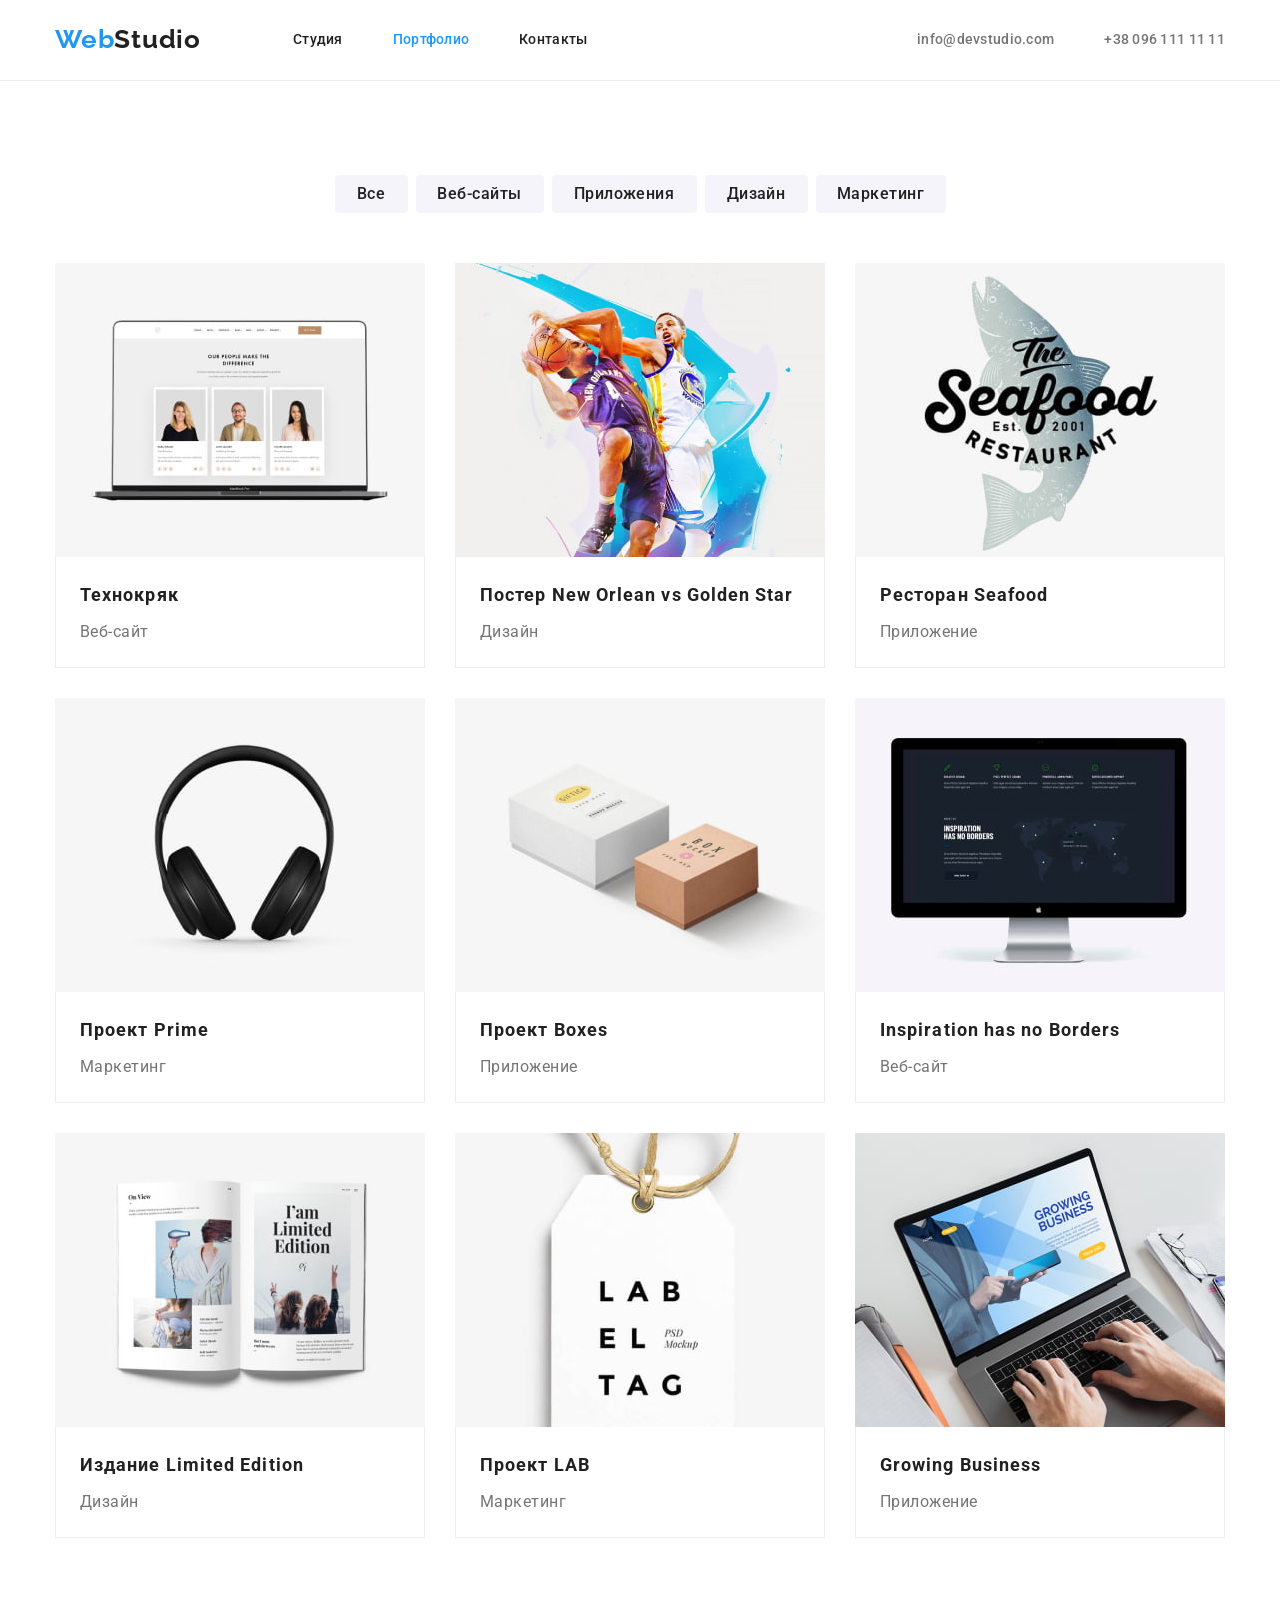
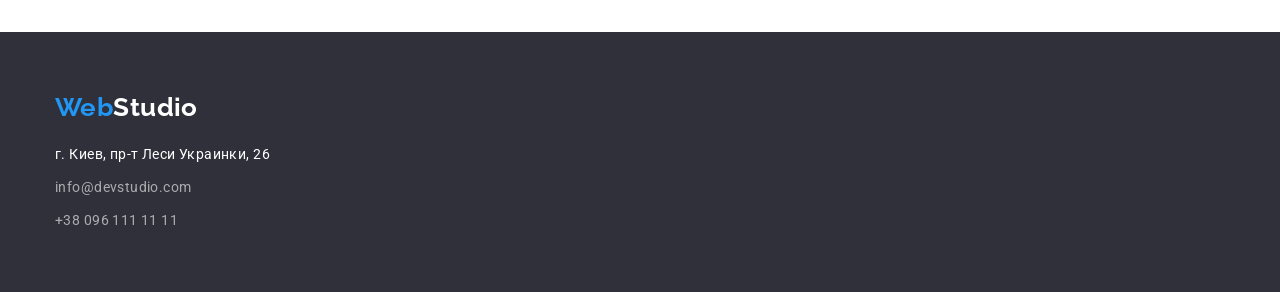
==== portfolio.html @ 76f18b24 "Initial commit" ====
<!DOCTYPE html> 
<html lang="ru">
<head>
    <meta charset="UTF-8">
    <link rel="preconnect" href="https://fonts.googleapis.com">
    <link rel="preconnect" href="https://fonts.gstatic.com" crossorigin>
    <link href="https://fonts.googleapis.com/css2?family=Raleway:wght@700&family=Roboto:wght@400;500;700;900&display=swap" rel="stylesheet">
    <link rel="stylesheet" href="https://cdnjs.cloudflare.com/ajax/libs/modern-normalize/1.1.0/modern-normalize.min.css">
    <link rel="stylesheet" href="./CSS/styles.css">
    <title>WebStudio</title>
</head>
<body>
<!--Шапка страницы-->
<header class="header">
    <div class="container">
    <!--Навигация-->
    <nav class="nav">
        <a class="nav-logo" href="WebStudio" lang="en">Web<span class="style-logo">Studio</span></a>
        <ul class="nav-list">
          <li class="nav-item"><a class="nav-link" href="./index.html">Студия</a></li>
          <li class="nav-item"><a class="nav-link current" href="">Портфолио</a></li>
          <li class="nav-item" ><a class="nav-link" href="">Контакты</a></li>
        </ul>
    <!--Контакты-->
    <ul class="contact-list">
        <li class="item">
            <a class="email" href="mailto:info@devstudio.com">info@devstudio.com</a>
        </li>
        <li class="item">
            <a class="tel" href="tel:+380961111111">+38 096 111 11 11</a>
        </li>
    </ul>
    </nav>
    </div>
</header>
    <!--Cекция-Фильтры и проэкты-->
    <main>
    <section class="section">
        <div class="container">
    <h1 hidden>Filters and projects</h1>
    <ul class="filters-list">
        <li  class="filter-item">
            <button class="filter all" type="button">Все</button>
        </li>
        <li class="filter-item">
            <button class="filter web" type="button">Веб-сайты</button>
        </li>
        <li class="filter-item">
            <button class="filter app" type="button">Приложения</button>
        </li>
        <li class="filter-item">
            <button class="filter design" type="button">Дизайн</button>
        </li>
        <li class="filter-item">
            <button class="filter marketing" type="button">Маркетинг</button>
        </li>
    </ul>
        <ul class="portfolio-list">
            <li class="portfolio-item">
                <a  class="portfolio-link" href="">
                <img class="portflio-img" src="./images/img7.jpg" alt="Laptop with open web page">
                <div class="portfolio-block-titels">
                <h2 class="portfolio-titel">Технокряк</h2>
                <p class="portfolio-subtitel">Веб-сайт</p>
                </div>
                </a>
            </li>
            <li class="portfolio-item">
                <a class="portfolio-link" href="">
                <img class="portflio-img" src="./images/img8.jpg" alt="Basketball players">
                <div class="portfolio-block-titels">
                <h2 class="portfolio-titel">Постер New Orlean vs Golden Star</h2>
                <p class="portfolio-subtitel">Дизайн</p>
            </div>
                </a>
            </li>
            <li class="portfolio-item">
                <a class="portfolio-link" href="">
                <img class="portflio-img" src="./images/img9.jpg" alt="Restaurante poster">
                <div class="portfolio-block-titels">
                <h2 class="portfolio-titel">Ресторан Seafood</h2>
                <p class="portfolio-subtitel">Приложение</p>
            </div>
                </a>
            </li>
            <li class="portfolio-item">
                <a class="portfolio-link" href="">
                <img class="portflio-img" src="./images/img10.jpg" alt="Earphones">
                <div class="portfolio-block-titels">
                <h2 class="portfolio-titel">Проект Prime</h2>
                <p class="portfolio-subtitel">Маркетинг</p>
            </div>
                </a>
            </li>
            <li class="portfolio-item">
                <a class="portfolio-link" href="">
                <img class="portflio-img" src="./images/img11.jpg" alt="Boxes">
                <div class="portfolio-block-titels">
                <h2 class="portfolio-titel">Проект Boxes</h2>
                <p class="portfolio-subtitel">Приложение</p>
            </div>
                </a>
            </li>
            <li class="portfolio-item">
                <a class="portfolio-link" href="">
                <img class="portflio-img" src="./images/img12.jpg" alt="PC monitor">
                <div class="portfolio-block-titels">
                <h2 class="portfolio-titel">Inspiration has no Borders</h2>
                <p class="portfolio-subtitel">Веб-сайт</p>
            </div>
                </a>
            </li>
            <li class="portfolio-item">
                <a class="portfolio-link" href="">
                <img class="portflio-img" src="./images/img13.jpg" alt="Magazine pages">
                <div class="portfolio-block-titels">
                <h2 class="portfolio-titel">Издание Limited Edition</h2>
                <p class="portfolio-subtitel">Дизайн</p>
            </div>
                </a>
            </li>
            <li class="portfolio-item">
                <a class="portfolio-link" href="">
                <img class="portflio-img" src="./images/img14.jpg" alt="Label tag">
                <div class="portfolio-block-titels">
                <h2 class="portfolio-titel">Проект LAB</h2>
                <p class="portfolio-subtitel">Маркетинг</p>
            </div>
                </a>
            </li>
            <li class="portfolio-item">
                <a class="portfolio-link" href="">
                <img class="portflio-img" src="./images/img15.jpg" alt="Work on laptop">
                <div class="portfolio-block-titels">
                <h2 class="portfolio-titel">Growing Business</h2>
                <p class="portfolio-subtitel">Приложение</p>
            </div>
                </a>
            </li>
        </ul>
    </div>
    </section>
</main>
    <!--Footer-->
<footer class="footer">
    <div class="container">
    <a class="footer-logo" href="WebStudio" lang="en">Web<span class="style">Studio</span></a>
    <address class="footer-address">
    <ul class="address-list">
        <li class="address-item">
            <a class="address" href="https://www.google.com.ua/maps/place/Lesi+Ukrainky+Blvd,+26,+Kyiv,+02000/@50.4265807,30.5361971,17z/data=!3m1!4b1!4m5!3m4!1s0x40d4cf0e033ecbe9:0x57a4dffefec77da0!8m2!3d50.4265807!4d30.5383859?hl=en" target="_blank" rel="noreferrer noopener">г. Киев, пр-т Леси Украинки, 26</a>
        </li>
        <li class="address-item">
            <a class="footer-email" href="mailto:info@devstudio.com">info@devstudio.com</a>
        </li>
        <li class="address-item">
            <a class="footer-tel" href="tel:+380961111111">+38 096 111 11 11</a>
        </li>
    </ul>
    </address>
</div>
</footer>
</div>
</body>
</html>
---- CSS/styles.css ----
:root{
    --main-font: 'Roboto', sans-serif;
    --blue-color: #2196F3;
    --titels-color: #212121;
    --text-color: #757575;
    --white-color: #ffffff;
    --address-color: rgba(255, 255, 255, 0.6);
    --background-team: #F5F4FA;
    --shadow-color: rgba(0, 0, 0, 0.15);
    --background-hero-section: #2F303A;
    --border-color: #EEEEEE;
    --filter-background-color: #F5F4FA;
}
/*убираю стили по умолчание*/
h1,
h2,
h3,
h4,
h5,
h6,
p {  
    margin: 0px;
    padding: 0px;
}

ul{
    padding: 0px;
    padding-inline-start: 0px;
    margin: 0px;
    list-style-type: none;
}
a{
    text-decoration: none;
}
img{
    display: block;
    max-width: 100%;
    height: auto;
}

/*стиль для body*/
.container{
  width: 1200px;
  padding-left: 15px;
  padding-right: 15px;
  margin-left: auto;
  margin-right: auto;
}

body{
    font-family: var(--main-font);
    color: var(--text-color);
    font-size: 14px;
    line-height: 1.71;
    letter-spacing: 0.03em;
    }

/*стиль логотипа*/
header{
    border-bottom: 1px solid var(--border-color);
}
.nav-logo{
    width: 145px;
    height: 31px;
    margin: 24px 0px 25px 0px;
    text-decoration: none;
    font-family: Raleway;
    font-weight: 700;
    font-size: 26px;
    line-height: 1.19;
    letter-spacing: 0.03em;
    color: var(--blue-color)
}
.style-logo{
    color: var(--titels-color);
}

/*стиль навигации*/
.nav{
    display: flex;
    align-items: center;

    font-weight: 500;
    font-size: 14px;
    line-height: 1.14;
    letter-spacing: 0.02em;
      }
.nav-list{
     display: flex;
     margin-left: 93px;
    }
.nav-list .nav-item + .nav-item{
    margin-left: 50px;
}
.nav-link{
    display: block;
    padding-top: 32px;
    padding-bottom: 32px;

    color: var(--titels-color);
}
.contact-list{
    display: flex;
    margin-left: auto;
}
.contact-list .item + .item{
    margin-left: 50px;
}

.nav-list :hover,
.nav-list :focus{
    color: var(--blue-color);
    background-color: var(--white-color)
}

.current{
    color: var(--blue-color);
}

.email,
.tel{
    font-weight: 500;
    font-size: 14px;
    line-height: 1.14;
    letter-spacing: 0.02em;
    color:var(--text-color)
    }

.contact-list :hover,
.contact-list :focus{
    color: var(--blue-color);
    background-color: var(--white-color);
}

/* стили секция герой*/
.hero-section{
    padding-top: 200px;
    padding-bottom: 200px;
    background-color: var(--background-hero-section);
}

.hero-titel{
    width: 696px;
    height: 120px;
    margin-left: auto;
    margin-right: auto;
    margin-bottom: 30px;

    font-family: 'Roboto', sans-serif;
    font-weight: 900;
    font-size: 44px;
    line-height: 1.36;
    text-align: center;
    letter-spacing: 0.06em;
    text-transform: uppercase;
    color: var(--white-color);
    }

.hero-button{
    display: block;
    min-width: 200px;
    height: 50px;
    padding: 4px;
    margin-left: auto;
    margin-right: auto;

    font-weight: bold;
    font-size: 16px;
    line-height: 1.87;
    align-items: center;
    text-align: center;
    letter-spacing: 0.06em;
    color: var(--white-color);
    background-color: var(--blue-color);
    border: 0px;
    border-radius: 4px;
    cursor: pointer
}
/*стили наши преимущества*/
.advantage{
    padding-bottom: 94px;
    padding-top: 94px;
}

.advantage-list{
    display: flex;
    flex-wrap: wrap;}
.advantage-list .advantage-item{
    width: 270px;
    margin-right: 30px;
}
.advantage-item:last-child{
    margin-right: 0px;
}
.advantage-titel{
    margin-bottom: 10px;

    font-weight: 700;
    font-size: 14px;
    line-height: 1.14;
    text-transform: uppercase;
    color: var(--titels-color);
}

/*стили чем мы занимаемся*/
.do{
    padding-bottom: 94px;
    padding-top: 0px;
}
.do-list{
    display: flex;
}
.do-list-item{
    margin-right: 30px;
}
.do-list-item:last-child{
    margin-right: 0px;
}
/*стили заголовкам h2*/
.titel{
    margin-bottom: 50px;

    font-weight: 700;
    font-size: 36px;
    line-height: 1.17;
    text-align: center;
    color: var(--titels-color);
}

/*стили заголовка h3*/
.portfolio-titel{
    font-weight: 700;
    font-size: 18px;
    line-height: 2;
    letter-spacing: 0.06em;
    color: var(--titels-color);
}

/*стили подзаголовков*/
.portfolio-subtitel{
    font-weight: 400;
    font-size: 16px;
    line-height: 1.87;
    letter-spacing: 0.03em;
    color: var(--text-color);
}

/*стили- наша команда*/
.team{
    padding-top: 94px;
    padding-bottom: 94px;
    background-color: var(--background-team);
}
.team-list{
    display: flex;
}
.team-person{
    margin-right: 30px;
    background-color: var(--white-color);
    box-shadow: 0px 1px 3px rgba(0, 0, 0, 0.12), 0px 1px 1px rgba(0, 0, 0, 0.14), 0px 2px 1px rgba(0, 0, 0, 0.2);
    border-radius: 0px 0px 4px 4px;
}

.team-person:last-child{
    margin-right: 0px;
}

.team-name,
.team-possition{
    font-size: 16px;
    line-height: 1.19;
    text-align: center;
}
.team-name{
    margin-top: 30px;
    margin-bottom: 10px;

    font-weight: 500;
    color: var(--titels-color);
}

.team-possition{
    margin-bottom: 30px;

    font-size: 16px;
    line-height: 1.19;
}

/*кнопки фильтров*/
.portfolio{
    padding-bottom: 94px;
}

.section{
    margin-top: 94px;
    margin-bottom: 94px;
}

.filters-list{
    display: flex;
    justify-content: center;
    margin-bottom: 50px;
    margin-right: auto;
    margin-left: auto;
}

.all{
    margin-right: 8px;

    min-width: 73px;
    height: 38px;
    border: 0px;
    padding: 4px;
    border-radius: 4px;
    background-color: var(--filter-background-color);
    }
.web{
    margin-right: 8px;

    min-width: 128px;
    height: 38px;
    padding: 4px;
    border-radius: 4px;
    border: 0px;
    background-color: var(--filter-background-color);
    }
.app{
    margin-right: 8px;

    min-width: 145px;
    height: 38px;
    padding: 4px;
    border-radius: 4px;
    border: 0px;
    background-color: var(--filter-background-color);
}
.design{
    margin-right: 8px;
 
    min-width: 103px;
    height: 38px;
    padding: 4px;
    border-radius: 4px;
    border: 0px;
    background-color: var(--filter-background-color);
}
.marketing{
    min-width: 130px;
    height: 38px;
    padding: 4px;
    border-radius: 4px;
    border: 0px;
    background-color: var(--filter-background-color);
}
.filter{
    font-family: Roboto;
    font-style: normal;
    font-weight: 500;
    font-size: 16px;
    line-height: 1.62;
    text-align: center;
    letter-spacing: 0.03em;
    color: var(--titels-color);
    cursor: pointer;
}

.filter:hover,:focus{
    color: var(--white-color);
    background-color: var(--blue-color);
}
/*стили портфолио*/
.portfolio-block-titels{
    padding: 20px 24px 20px 24px;
    border-left: 1px solid var(--border-color);
    border-right: 1px solid var(--border-color);
    border-bottom: 1px solid var(--border-color);
}
.portfolio-list{
    display: flex;
    flex-wrap: wrap;
}
.portfolio-titel{
    margin-bottom: 4px;
}

.portfolio-item{
    margin-right: 30px;
    margin-bottom: 30px;
}

.portfolio-item:nth-child(3n){
    margin-right: 0px;
}
.portfolio-item:nth-last-child(-n+3){
    margin-bottom: 0px;
}

/*стиль футер*/
.footer{
    padding-bottom: 60px;
    padding-top: 60px;

    background-color: var(--background-hero-section);
}

.footer-logo{
    display: block;
    margin-bottom: 20px;

    font-family: Raleway;
    font-weight: 700;
    font-size: 26px;
    line-height: 1.19;
    color: var(--blue-color);
   }
.style{
    color: var(--white-color);
}

.address-list{
    font-style: normal;
    font-size: 14px;
    line-height: 1.71;
}
.address-item:not(:last-child){
    margin-bottom: 9px;
}

.address{
    color: var(--white-color);
}

.footer-email,
.footer-tel{
    color: var(--address-color);
}

.address:hover,
.footer-email:focus{
    color: var(--blue-color);
    background-color: var(--background-hero-section);
}

.footer-email:hover,
.footer-email:focus{
    color: var(--blue-color);
    background-color: var(--background-hero-section);
}

.footer-tel:hover,
.footer-tel:focus{
    color: var(--blue-color);
    background-color: var(--background-hero-section);
}
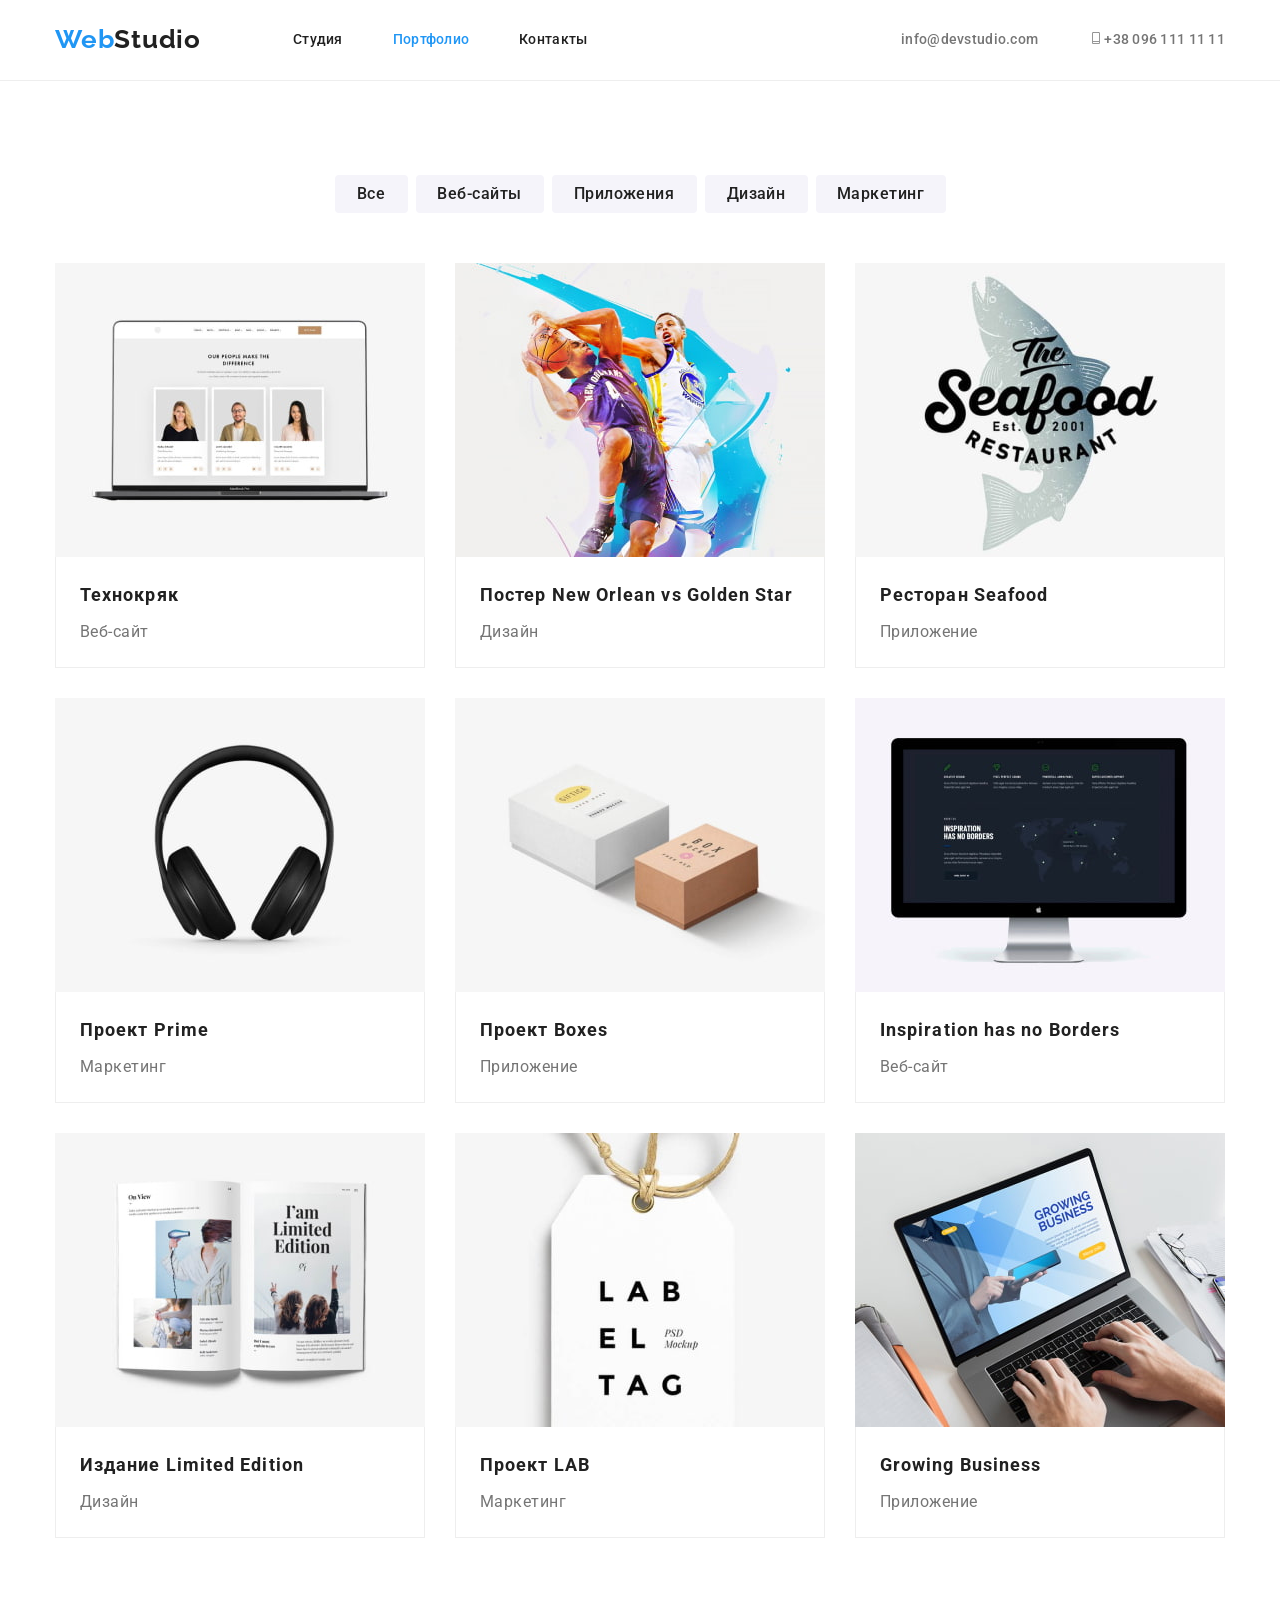
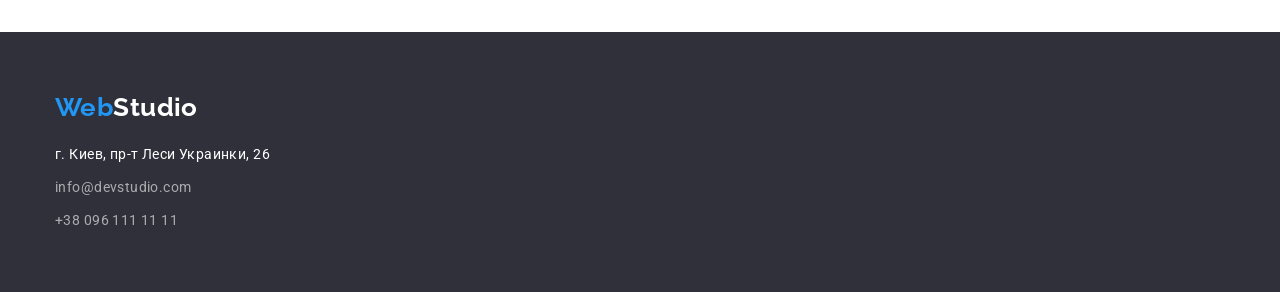
==== commit 50b8a81f: "svg" ====
--- a/portfolio.html
+++ b/portfolio.html
@@ -24,10 +24,12 @@
     <!--Контакты-->
     <ul class="contact-list">
         <li class="item">
-            <a class="email" href="mailto:info@devstudio.com">info@devstudio.com</a>
+            <a> </a>
+            <a class="email" href="mailto:info@devstudio.com"><svg class="contact-icon" width="16px" height="12px"><use href="./images/symbol-defs.svg#envelope"></use></svg>info@devstudio.com</a>
         </li>
         <li class="item">
-            <a class="tel" href="tel:+380961111111">+38 096 111 11 11</a>
+            <a> </a>
+            <a class="tel" href="tel:+380961111111"><svg class="contact-icon" width="16px" height="12px"><use href="./images/symbol-defs.svg#smartphone"></use></svg>+38 096 111 11 11</a>
         </li>
     </ul>
     </nav>
--- a/CSS/styles.css
+++ b/CSS/styles.css
@@ -12,6 +12,7 @@
     --background-hero-section: #2F303A;
     --border-color: #EEEEEE;
     --filter-background-color: #F5F4FA;
+    --border-color-icon: #AFB1B8;
 }
 /*убираю стили по умолчание*/
 h1,
@@ -109,10 +110,10 @@
     margin-left: 50px;
 }
 
-.nav-list :hover,
-.nav-list :focus{
-    color: var(--blue-color);
-    background-color: var(--white-color)
+.nav-item :hover,
+.nav-item :focus{
+    color: var(--blue-color);
+    background-color: var(--white-color);
 }
 
 .current{
@@ -127,9 +128,16 @@
     letter-spacing: 0.02em;
     color:var(--text-color)
     }
-
+.contact-icon{
+    fill: var(--text-color)
+}
+.contact-icon:hover{
+    
+    cursor: pointer;
+}
 .contact-list :hover,
 .contact-list :focus{
+    fill: var(--blue-color);
     color: var(--blue-color);
     background-color: var(--white-color);
 }
@@ -139,6 +147,16 @@
     padding-top: 200px;
     padding-bottom: 200px;
     background-color: var(--background-hero-section);
+    max-width: 1600px;
+    height: 600px;
+    margin-left: auto;
+    margin-right: auto;
+    background-image: linear-gradient(to right, 
+    rgba(47,48,58,0.4),
+    rgba(47,48,58,0.4)),
+    url("../images/mainpic.jpg");
+    background-repeat: no-repeat;
+    background-size: cover;
 }
 
 .hero-titel{
@@ -186,11 +204,41 @@
 
 .advantage-list{
     display: flex;
-    flex-wrap: wrap;}
+    flex-wrap: wrap;
+}
+
 .advantage-list .advantage-item{
     width: 270px;
     margin-right: 30px;
 }
+
+.advantage-item::before{
+    display: block;
+    content: "";
+    height: 120px;
+    background-color: var(--background-team);
+    background-repeat: no-repeat;
+    background-position: center;
+    /*outline: 1px solid red;*/
+    margin-bottom: 30px;
+}
+
+.icon-antenna::before{
+    background-image: url(../images/antenna\ 1.svg);
+}
+
+.icon-clock::before{
+    background-image: url(../images/clock\ 1.svg);
+}
+
+.icon-diagram::before{
+    background-image: url(../images/diagram\ 1.svg);
+}
+
+.icon-astronaut::before{
+    background-image: url(../images/astronaut\ 1.svg);
+}
+
 .advantage-item:last-child{
     margin-right: 0px;
 }
@@ -287,7 +335,31 @@
     font-size: 16px;
     line-height: 1.19;
 }
-
+/*Сеция постоянные клиенты*/
+.clients{
+    margin-bottom: 94px;
+    margin-top: 94px;
+}
+.clients-list{
+    display: flex;
+    justify-content: center;
+}
+.client-logo{
+    padding: 16px 32px 16px 32px;
+    margin: 0px;
+    outline: 1px solid var(--border-color-icon);
+    width: 170px;
+    height: 92px;
+    fill: var(--border-color-icon)
+}
+.client-logo:not(:last-child){
+    margin-right: 30px;
+}
+.client-logo:hover,
+.client-logo:focus{
+    fill: var(--blue-color);
+    cursor: pointer;
+}
 /*кнопки фильтров*/
 .portfolio{
     padding-bottom: 94px;
@@ -366,9 +438,11 @@
     cursor: pointer;
 }
 
-.filter:hover,:focus{
+.filter:hover,
+.filter:focus{
     color: var(--white-color);
     background-color: var(--blue-color);
+    box-shadow: 0px 4px 4px rgba(0, 0, 0, 0.25);
 }
 /*стили портфолио*/
 .portfolio-block-titels{
@@ -397,6 +471,11 @@
     margin-bottom: 0px;
 }
 
+.portfolio-item:hover,
+.portfolio-item:focus {
+    box-shadow: 0px 4px 4px rgba(0, 0, 0, 0.25);
+}
+
 /*стиль футер*/
 .footer{
     padding-bottom: 60px;
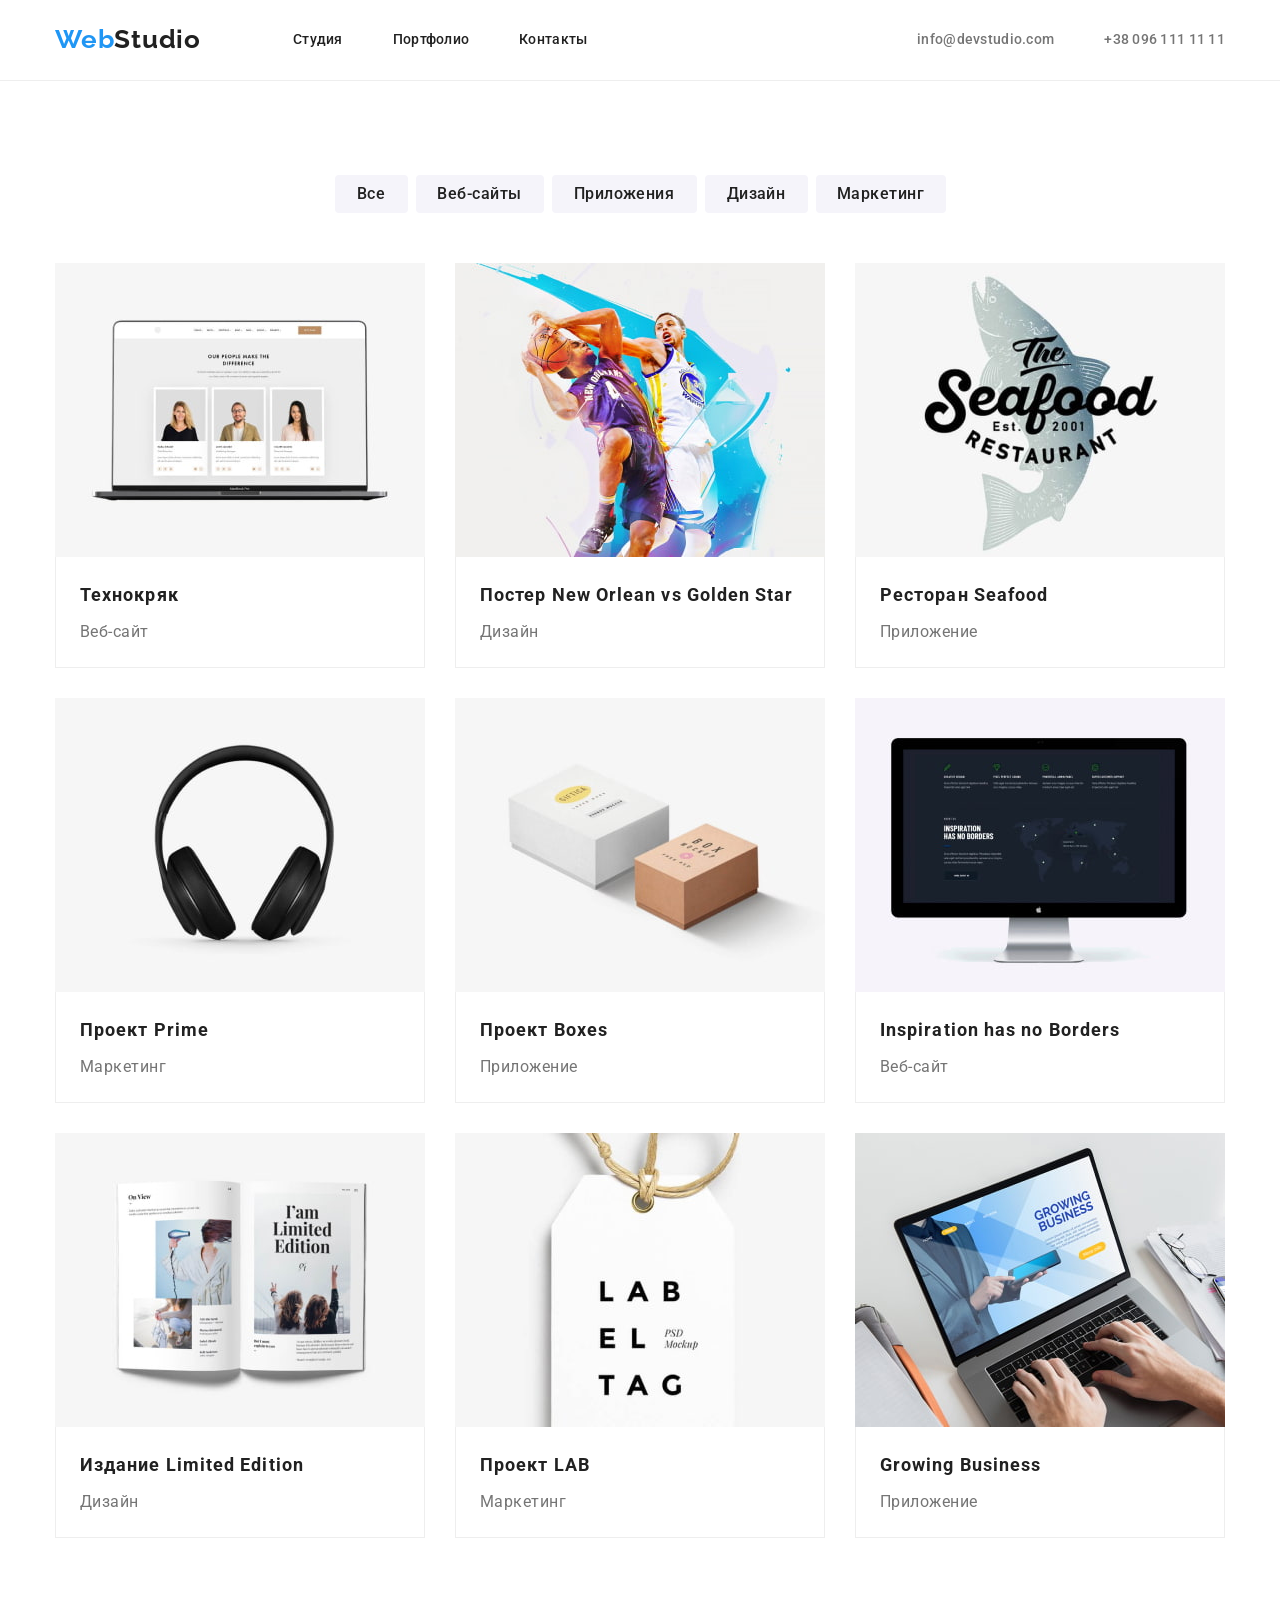
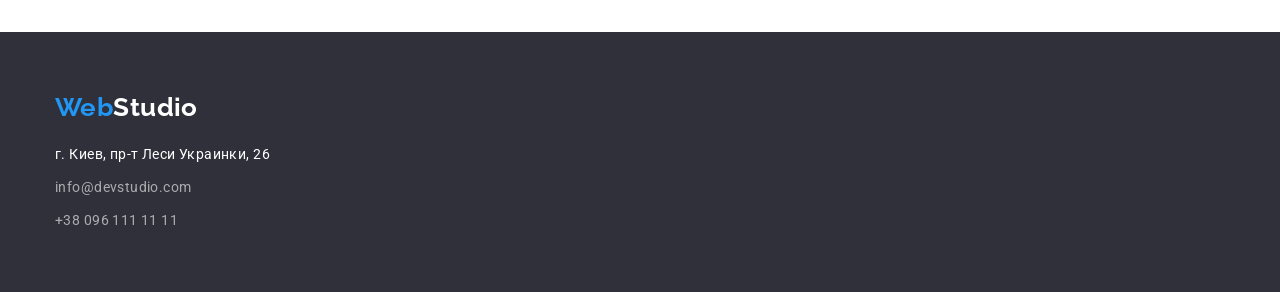
==== commit cc25c747: "clients" ====
--- a/portfolio.html
+++ b/portfolio.html
@@ -24,12 +24,10 @@
     <!--Контакты-->
     <ul class="contact-list">
         <li class="item">
-            <a> </a>
-            <a class="email" href="mailto:info@devstudio.com"><svg class="contact-icon" width="16px" height="12px"><use href="./images/symbol-defs.svg#envelope"></use></svg>info@devstudio.com</a>
+            <a class="email" href="mailto:info@devstudio.com">info@devstudio.com</a>
         </li>
         <li class="item">
-            <a> </a>
-            <a class="tel" href="tel:+380961111111"><svg class="contact-icon" width="16px" height="12px"><use href="./images/symbol-defs.svg#smartphone"></use></svg>+38 096 111 11 11</a>
+            <a class="tel" href="tel:+380961111111">+38 096 111 11 11</a>
         </li>
     </ul>
     </nav>
--- a/CSS/styles.css
+++ b/CSS/styles.css
@@ -114,10 +114,6 @@
 .nav-item :focus{
     color: var(--blue-color);
     background-color: var(--white-color);
-}
-
-.current{
-    color: var(--blue-color);
 }
 
 .email,
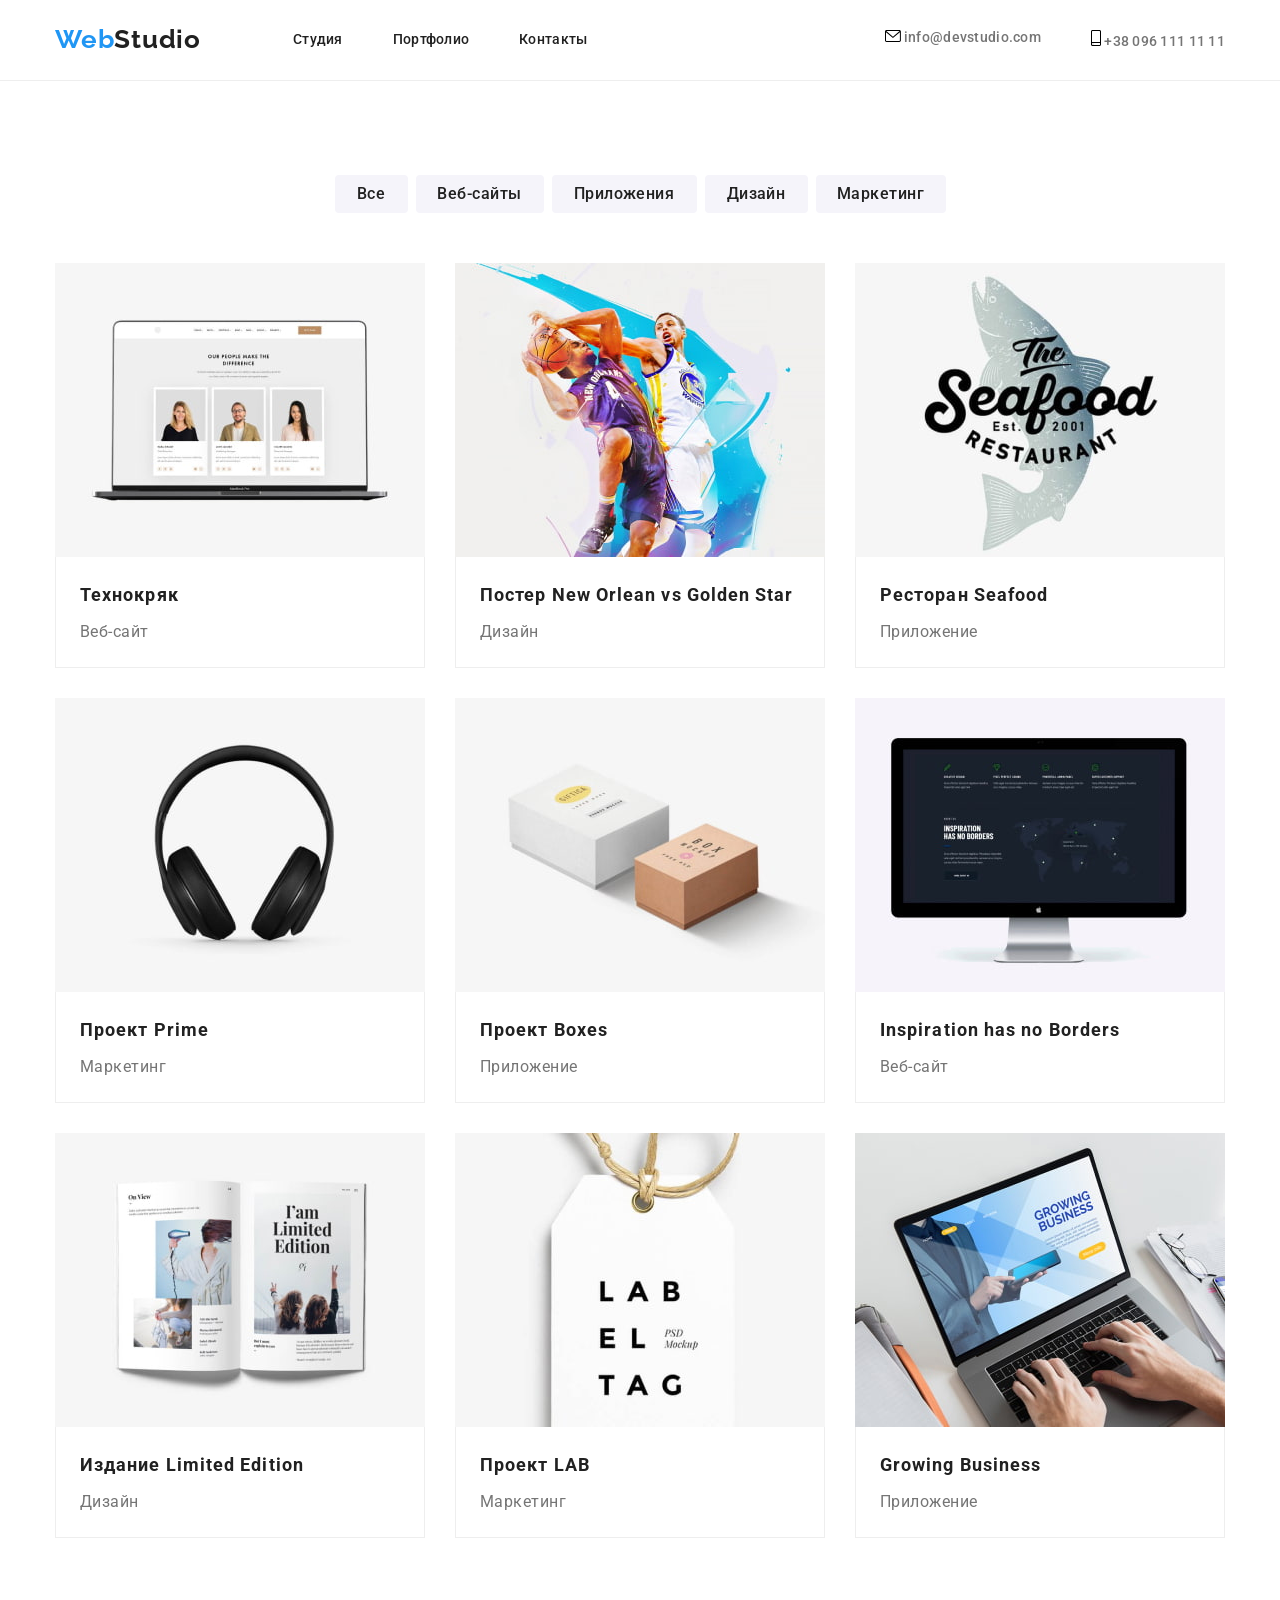
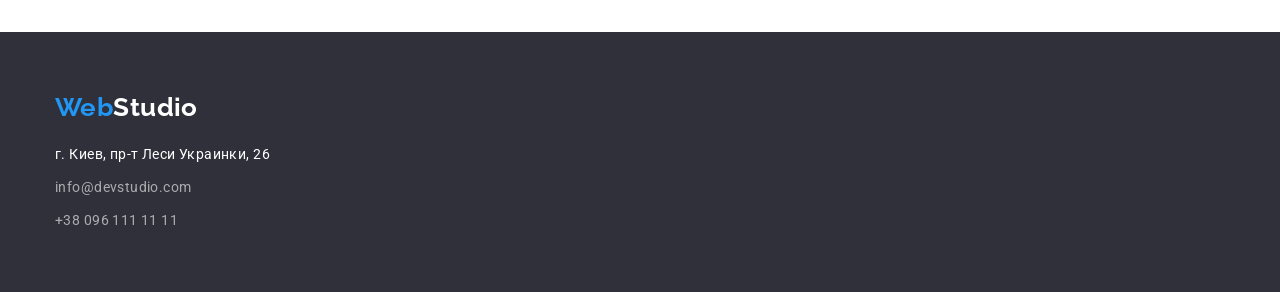
==== commit 5235fec6: "contact list icon" ====
--- a/portfolio.html
+++ b/portfolio.html
@@ -24,9 +24,15 @@
     <!--Контакты-->
     <ul class="contact-list">
         <li class="item">
+            <a>
+                <svg class="email" width="16px"  height="12px"><use href="./images/symbol-defs.svg#envelope"></use></svg>
+            </a>
             <a class="email" href="mailto:info@devstudio.com">info@devstudio.com</a>
         </li>
         <li class="item">
+            <a>
+                <svg class="tel" width="10px"  height="16px"><use href="./images/symbol-defs.svg#smartphone"></use></svg>
+            </a>
             <a class="tel" href="tel:+380961111111">+38 096 111 11 11</a>
         </li>
     </ul>
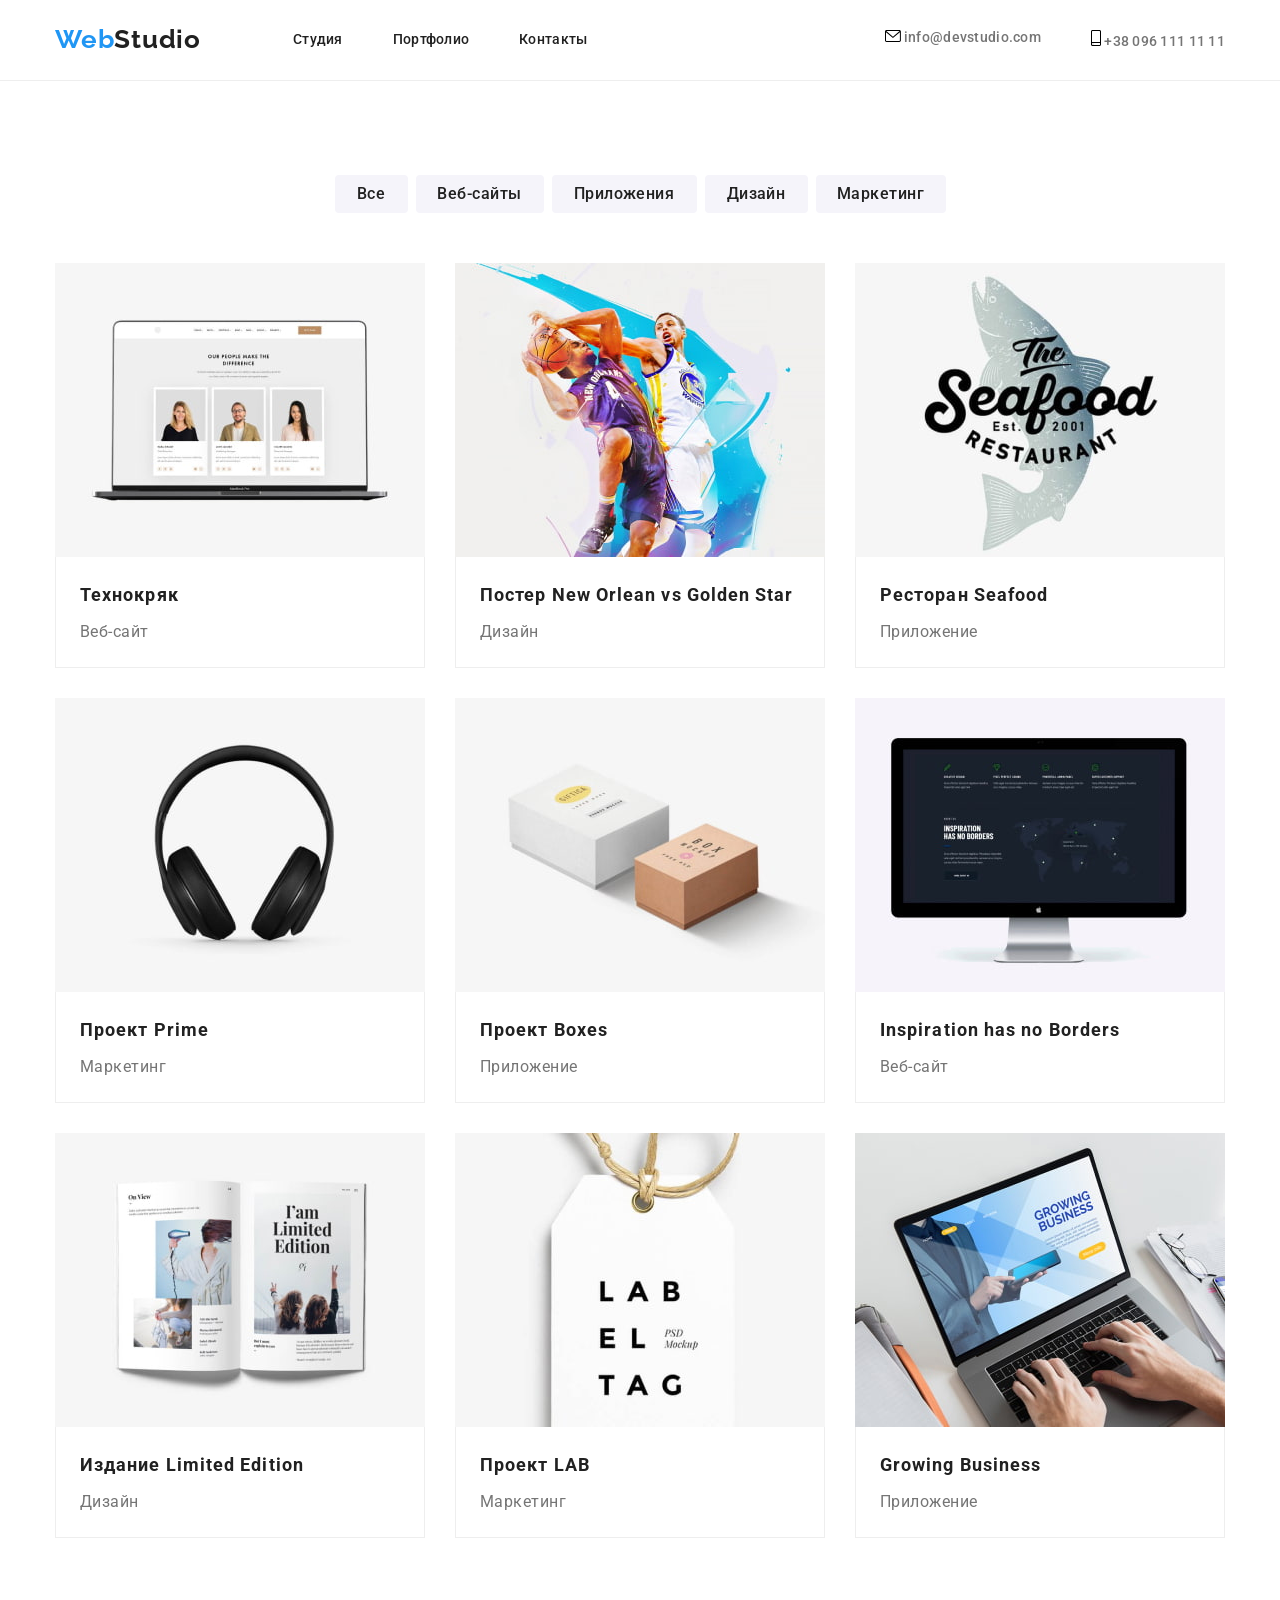
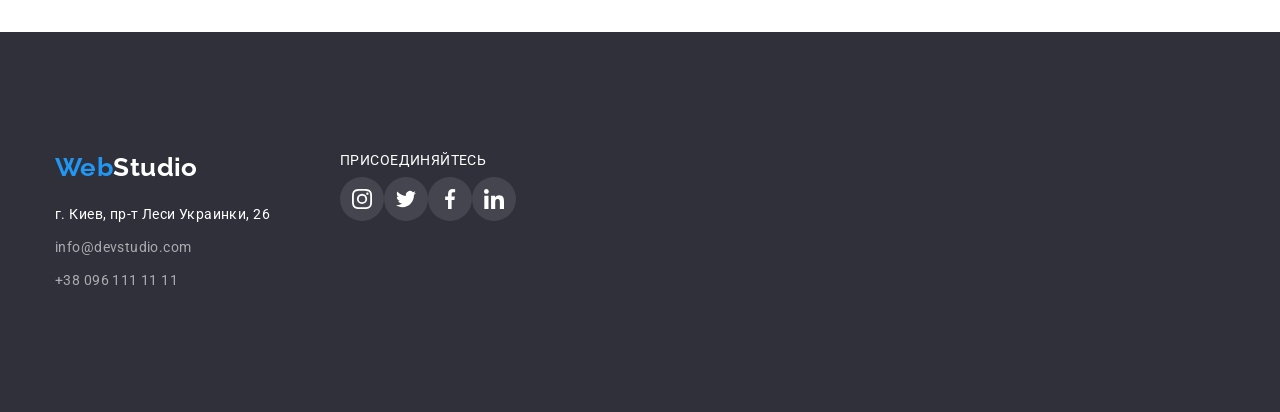
==== commit ea6f3448: "footer" ====
--- a/portfolio.html
+++ b/portfolio.html
@@ -149,7 +149,8 @@
 </main>
     <!--Footer-->
 <footer class="footer">
-    <div class="container">
+    <div class="footer container">
+        <div class="footer-main">
     <a class="footer-logo" href="WebStudio" lang="en">Web<span class="style">Studio</span></a>
     <address class="footer-address">
     <ul class="address-list">
@@ -164,6 +165,34 @@
         </li>
     </ul>
     </address>
+        </div>
+    <div class="social-links">
+        <p class="social-links-titel">присоединяйтесь</p>
+        <span class="social">
+    <ul class="social-links-list"></ul>
+        <li class="social-link-icon">
+            <a class="links-icon">
+            <svg  width="20px" height="20px"><use href="images/symbol-defs.svg#instagram"></use> </svg>
+            </a>
+        </li>
+        <li class="social-link-icon">
+            <a class="links-icon">
+            <svg  width="20px" height="20px"><use href="images/symbol-defs.svg#twitter"></use> </svg>
+            </a>
+        </li>
+        <li class="social-link-icon">
+            <a class="links-icon">
+            <svg width="20px" height="20px"><use href="images/symbol-defs.svg#facebook"></use> </svg>
+            </a>
+        </li>
+        <li class="social-link-icon">
+            <a class="links-icon">
+            <svg width="20px" height="20px"><use href="images/symbol-defs.svg#linkedin"></use> </svg>
+            </a>
+        </li>
+        </ul>
+    </span>
+    </div>
 </div>
 </footer>
 </div>
--- a/CSS/styles.css
+++ b/CSS/styles.css
@@ -32,6 +32,7 @@
     margin: 0px;
     list-style-type: none;
 }
+
 a{
     text-decoration: none;
 }
@@ -480,6 +481,10 @@
     background-color: var(--background-hero-section);
 }
 
+.footer .container{
+    display: flex;
+}
+
 .footer-logo{
     display: block;
     margin-bottom: 20px;
@@ -530,3 +535,34 @@
     background-color: var(--background-hero-section);
 }
 
+.social-links{
+    margin-left: 70px;
+}
+
+.social-links{
+   list-style-type: none;
+}
+.social-links-titel{
+    color: var(--white-color);
+    font-size: 14px;
+    line-height: 16px;
+    letter-spacing: 0.03em;
+    text-transform: uppercase;
+    margin-bottom: 9px;
+}
+
+.social{
+    display: flex;
+}
+.social-link-icon{
+    fill: var(--white-color);
+    background-color: rgba(255, 255, 255, 0.1);
+    border-radius: 30px;
+    width: 44px;
+    height: 44px;
+    padding: 12px;
+}
+
+.social-link-icon:hover{
+    background-color: var(--blue-color);
+}
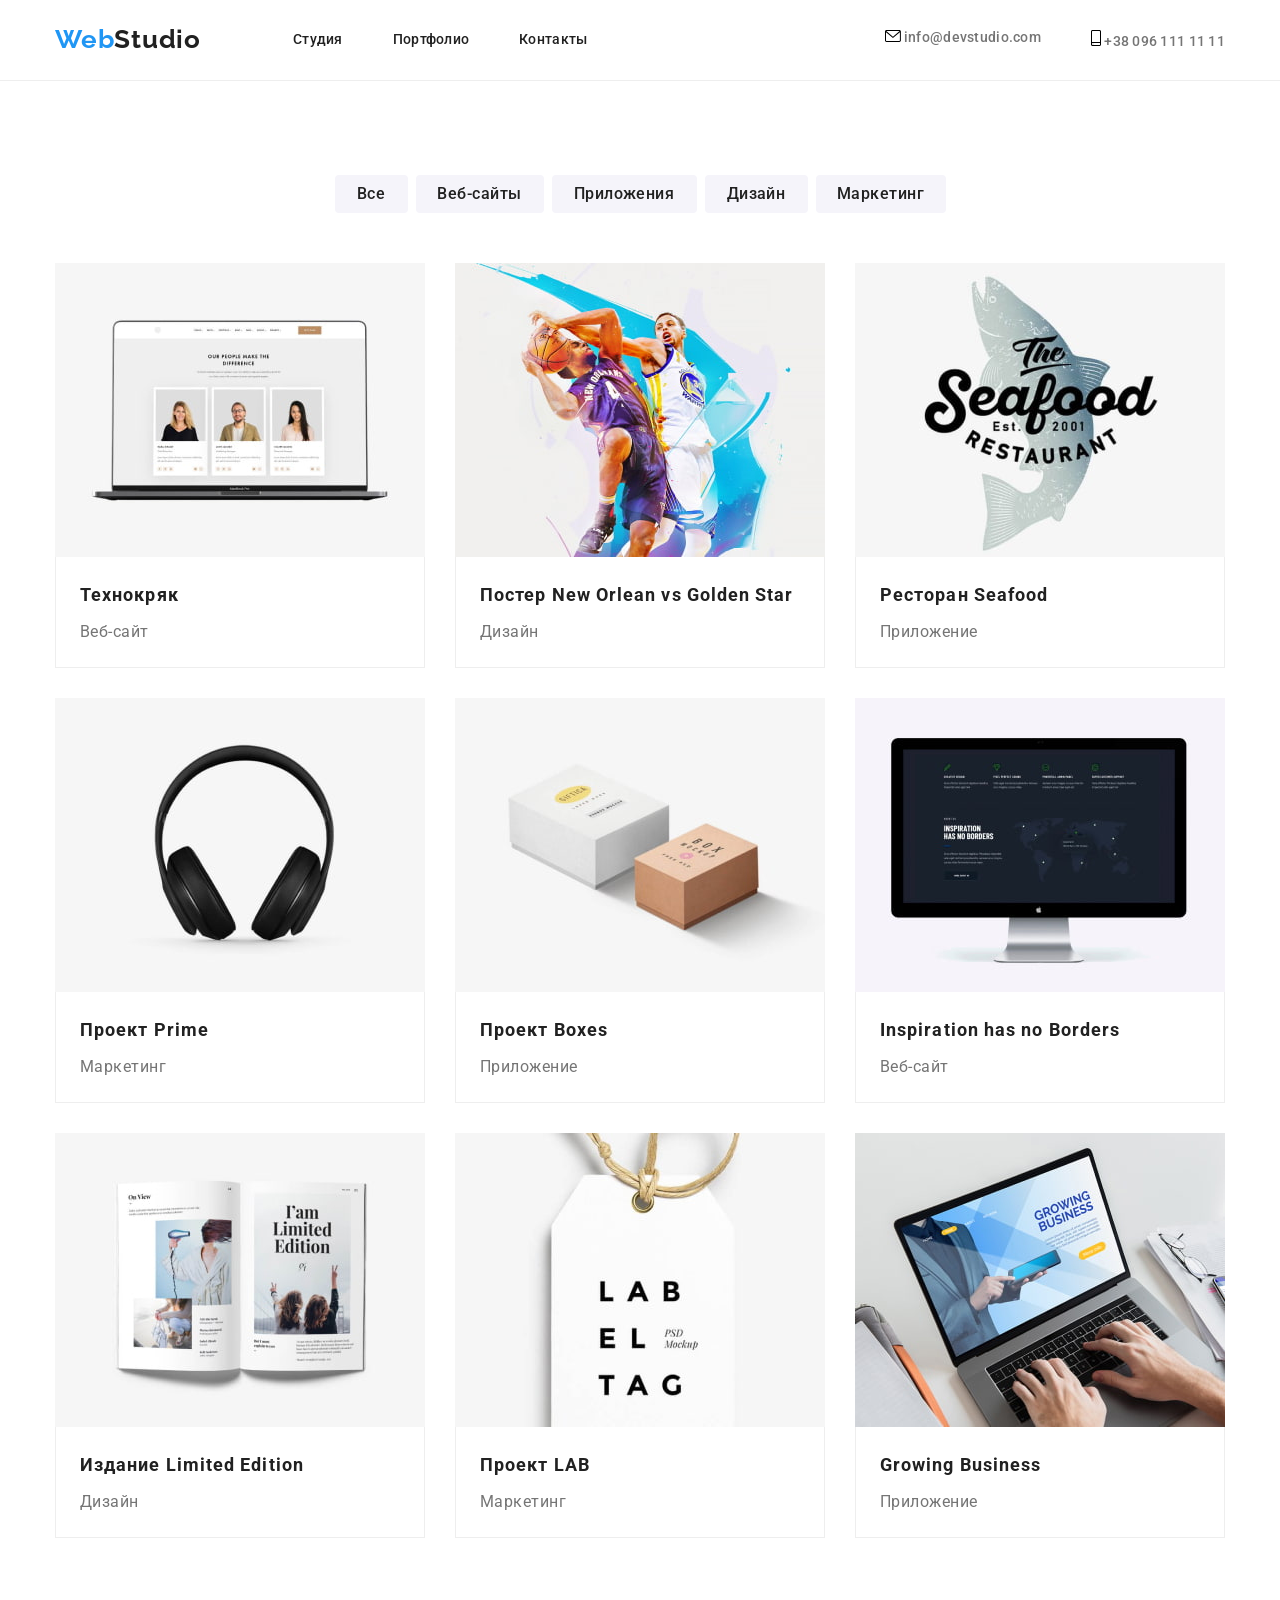
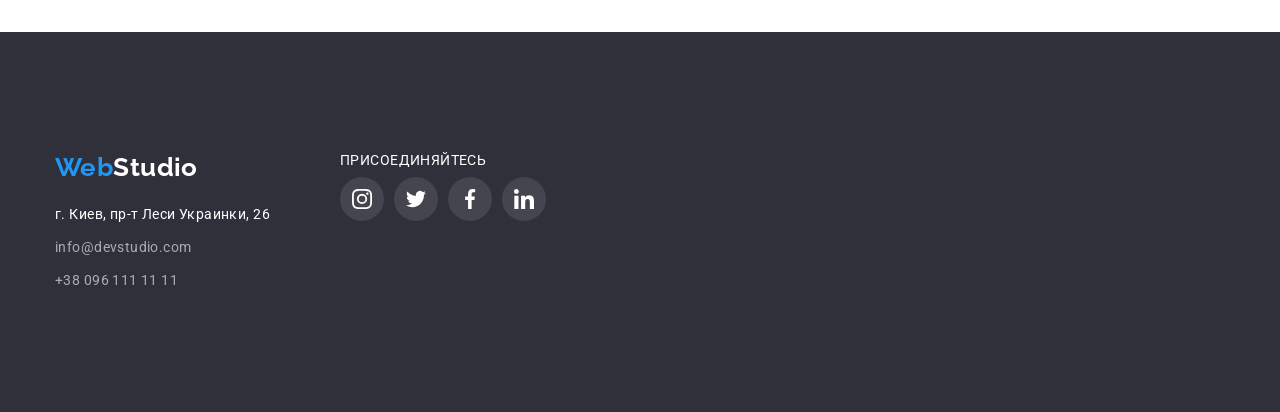
==== commit 837e912c: "correction social links" ====
--- a/portfolio.html
+++ b/portfolio.html
@@ -172,22 +172,22 @@
     <ul class="social-links-list"></ul>
         <li class="social-link-icon">
             <a class="links-icon">
-            <svg  width="20px" height="20px"><use href="images/symbol-defs.svg#instagram"></use> </svg>
-            </a>
-        </li>
-        <li class="social-link-icon">
-            <a class="links-icon">
-            <svg  width="20px" height="20px"><use href="images/symbol-defs.svg#twitter"></use> </svg>
-            </a>
-        </li>
-        <li class="social-link-icon">
-            <a class="links-icon">
-            <svg width="20px" height="20px"><use href="images/symbol-defs.svg#facebook"></use> </svg>
-            </a>
-        </li>
-        <li class="social-link-icon">
-            <a class="links-icon">
-            <svg width="20px" height="20px"><use href="images/symbol-defs.svg#linkedin"></use> </svg>
+            <svg class="svg-icon"  width="20px" height="20px"><use href="images/symbol-defs.svg#instagram"></use> </svg>
+            </a>
+        </li>
+        <li class="social-link-icon">
+            <a class="links-icon">
+            <svg class="svg-icon"  width="20px" height="20px"><use href="images/symbol-defs.svg#twitter"></use> </svg>
+            </a>
+        </li>
+        <li class="social-link-icon">
+            <a class="links-icon">
+            <svg class="svg-icon" width="20px" height="20px"><use href="images/symbol-defs.svg#facebook"></use> </svg>
+            </a>
+        </li>
+        <li class="social-link-icon">
+            <a class="links-icon">
+            <svg class="svg-icon" width="20px" height="20px"><use href="images/symbol-defs.svg#linkedin"></use> </svg>
             </a>
         </li>
         </ul>
--- a/CSS/styles.css
+++ b/CSS/styles.css
@@ -320,18 +320,47 @@
 }
 .team-name{
     margin-top: 30px;
-    margin-bottom: 10px;
 
     font-weight: 500;
     color: var(--titels-color);
 }
 
 .team-possition{
-    margin-bottom: 30px;
-
     font-size: 16px;
     line-height: 1.19;
 }
+.sociallinks{
+    padding: 16px 32px 30px 32px;
+}
+.sociallinks-list{
+    display: flex;
+    justify-content: center;
+ }
+
+.sociallinks-item{
+    padding: 12px;
+    width: 44px;
+    height: 44px;
+    margin-left: 10px;
+    border-radius: 30px;
+    background-color: var(--white-color);
+}
+
+.sociallinks-item:last-child{
+    margin-left: 0px;
+}
+.sociallinks-item:hover,
+.sociallinks-item:focus{
+    background-color: var(--blue-color);
+}
+.sociallink-icon{
+    fill: var(--border-color-icon)
+}
+.sociallink-icon:hover,
+.sociallink-icon:focus{
+    fill: var(--white-color)
+}
+
 /*Сеция постоянные клиенты*/
 .clients{
     margin-bottom: 94px;
@@ -555,12 +584,18 @@
     display: flex;
 }
 .social-link-icon{
-    fill: var(--white-color);
     background-color: rgba(255, 255, 255, 0.1);
     border-radius: 30px;
     width: 44px;
     height: 44px;
     padding: 12px;
+    margin-right: 10px;
+}
+.social-link-icon:first-child{
+    margin-right: 0px;
+}
+.svg-icon{
+    fill: var(--white-color);
 }
 
 .social-link-icon:hover{
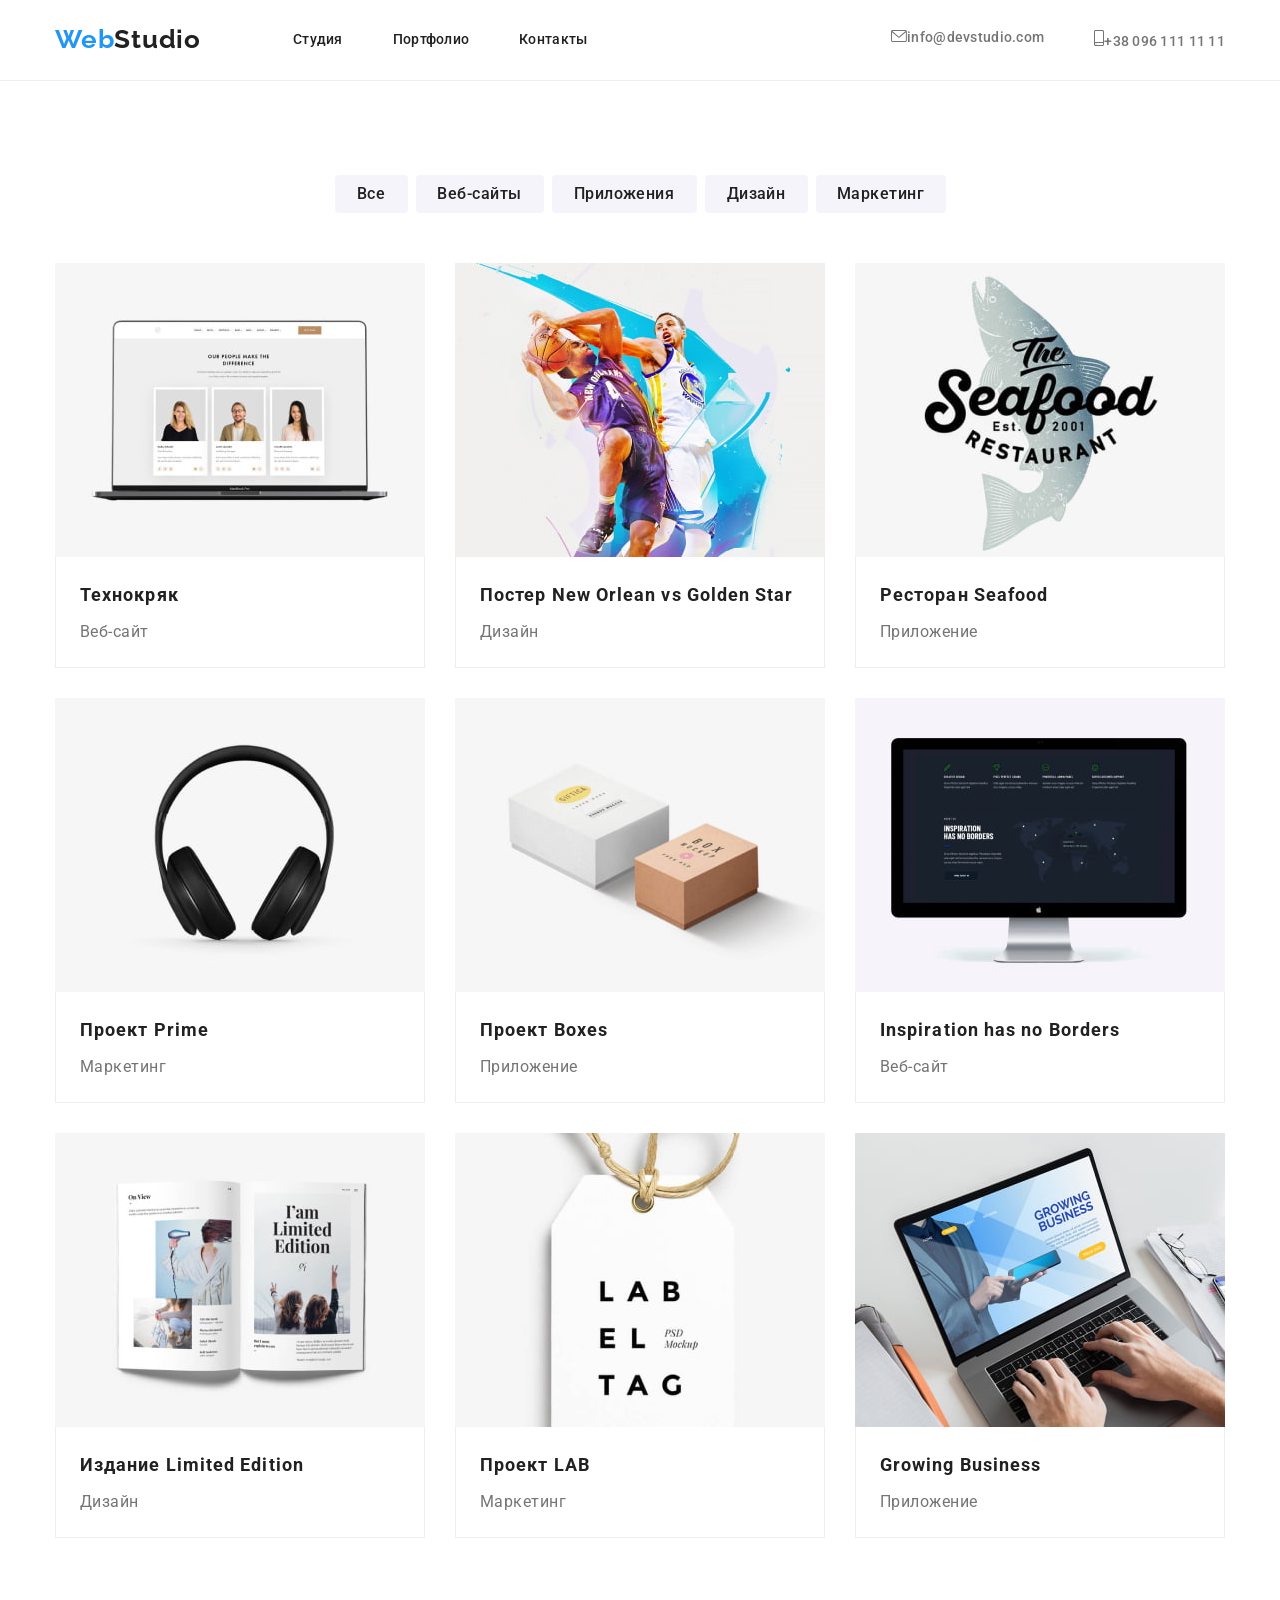
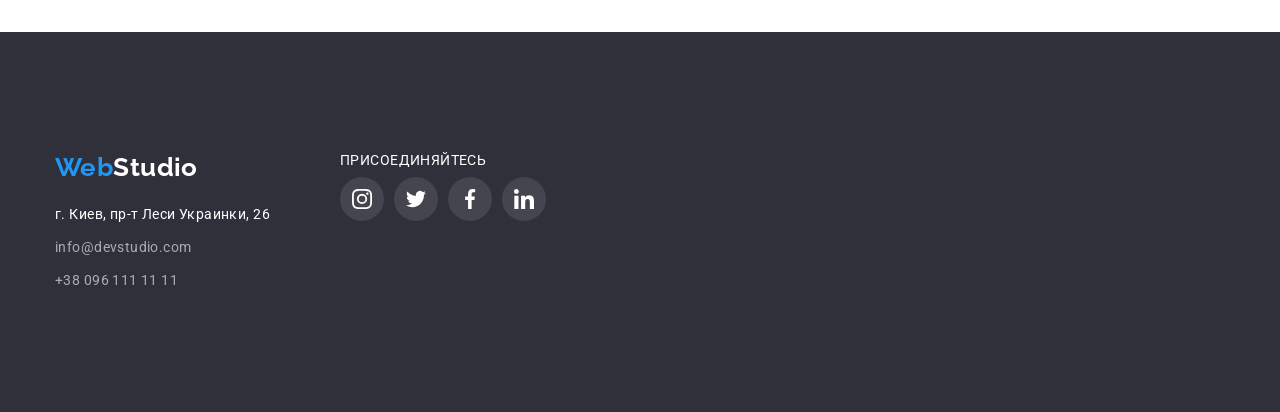
==== commit a4eb7361: "clients border" ====
--- a/portfolio.html
+++ b/portfolio.html
@@ -24,16 +24,17 @@
     <!--Контакты-->
     <ul class="contact-list">
         <li class="item">
-            <a>
-                <svg class="email" width="16px"  height="12px"><use href="./images/symbol-defs.svg#envelope"></use></svg>
-            </a>
-            <a class="email" href="mailto:info@devstudio.com">info@devstudio.com</a>
+                <a class="email" href="mailto:info@devstudio.com">
+                <svg class="email-icon" width="16px"  height="12px">
+                <use href="./images/symbol-defs.svg#envelope"></use>
+                </svg>info@devstudio.com
+                </a>
         </li>
         <li class="item">
-            <a>
-                <svg class="tel" width="10px"  height="16px"><use href="./images/symbol-defs.svg#smartphone"></use></svg>
-            </a>
-            <a class="tel" href="tel:+380961111111">+38 096 111 11 11</a>
+                <a class="tel" href="tel:+380961111111">
+                <svg class="tel-icon" width="10px"  height="16px"><use href="./images/symbol-defs.svg#smartphone"></use>
+                </svg>+38 096 111 11 11
+                </a>
         </li>
     </ul>
     </nav>
--- a/CSS/styles.css
+++ b/CSS/styles.css
@@ -117,6 +117,10 @@
     background-color: var(--white-color);
 }
 
+.item{
+    display: flex;
+    justify-content: end;
+}
 .email,
 .tel{
     font-weight: 500;
@@ -125,13 +129,12 @@
     letter-spacing: 0.02em;
     color:var(--text-color)
     }
-.contact-icon{
-    fill: var(--text-color)
-}
-.contact-icon:hover{
+
+.tel-icon,
+.email-icon{
+    fill: var(--text-color);
+    }
     
-    cursor: pointer;
-}
 .contact-list :hover,
 .contact-list :focus{
     fill: var(--blue-color);
@@ -369,11 +372,13 @@
 .clients-list{
     display: flex;
     justify-content: center;
+    border-radius: 15px;
 }
 .client-logo{
     padding: 16px 32px 16px 32px;
     margin: 0px;
     outline: 1px solid var(--border-color-icon);
+    border-radius: 3px;
     width: 170px;
     height: 92px;
     fill: var(--border-color-icon)
@@ -384,8 +389,10 @@
 .client-logo:hover,
 .client-logo:focus{
     fill: var(--blue-color);
+    outline-color: var(--blue-color);
     cursor: pointer;
 }
+
 /*кнопки фильтров*/
 .portfolio{
     padding-bottom: 94px;
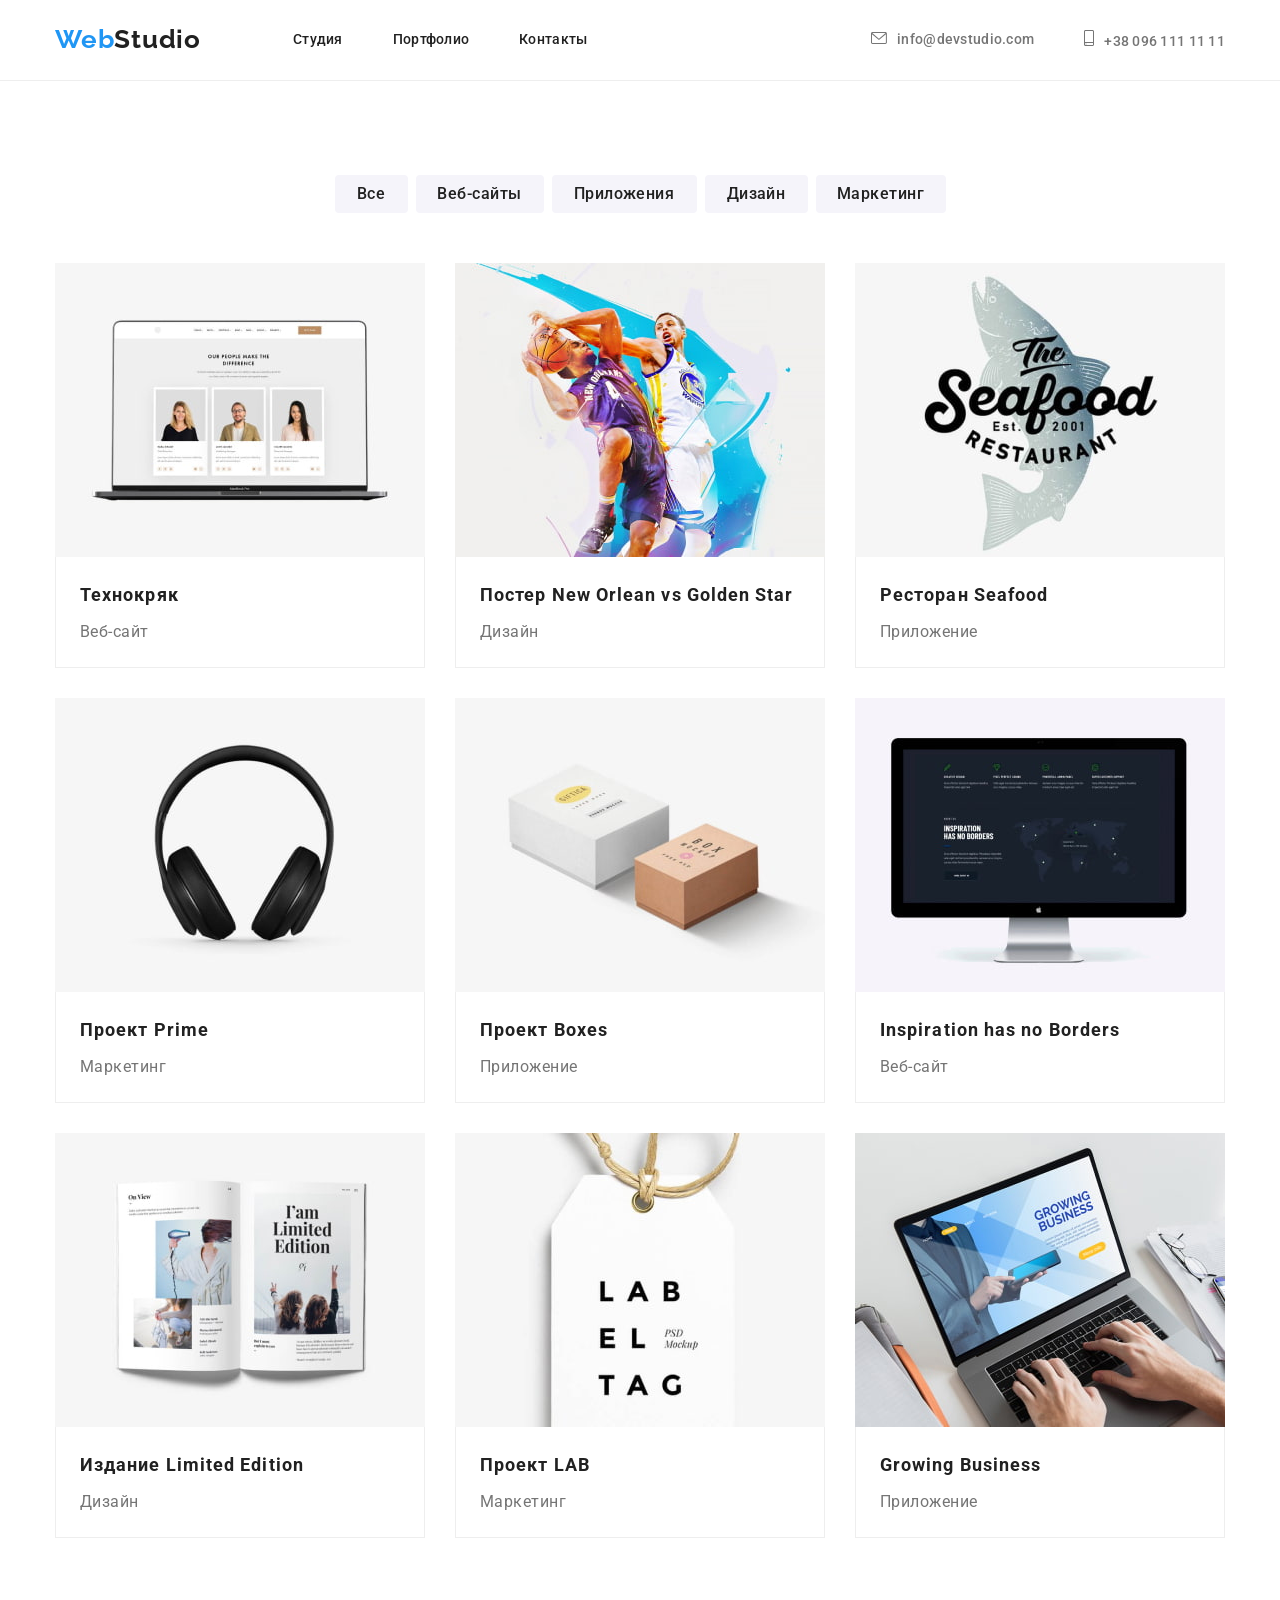
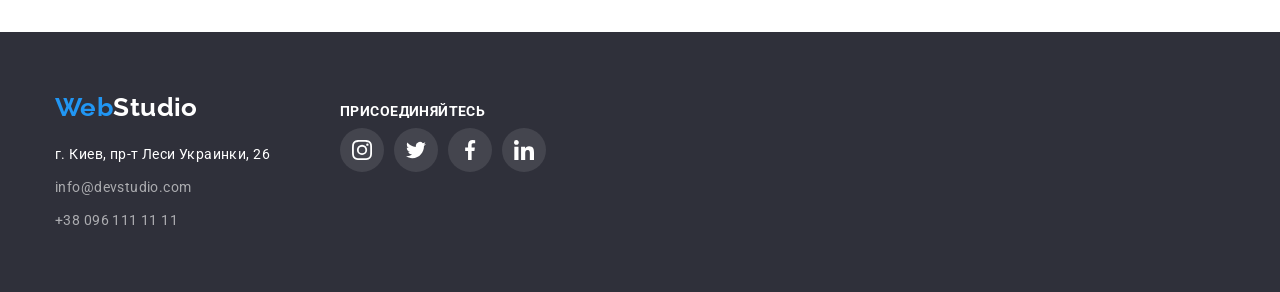
==== commit 6bee4613: "finished work" ====
--- a/portfolio.html
+++ b/portfolio.html
@@ -149,53 +149,50 @@
     </section>
 </main>
     <!--Footer-->
-<footer class="footer">
-    <div class="footer container">
-        <div class="footer-main">
-    <a class="footer-logo" href="WebStudio" lang="en">Web<span class="style">Studio</span></a>
-    <address class="footer-address">
-    <ul class="address-list">
-        <li class="address-item">
-            <a class="address" href="https://www.google.com.ua/maps/place/Lesi+Ukrainky+Blvd,+26,+Kyiv,+02000/@50.4265807,30.5361971,17z/data=!3m1!4b1!4m5!3m4!1s0x40d4cf0e033ecbe9:0x57a4dffefec77da0!8m2!3d50.4265807!4d30.5383859?hl=en" target="_blank" rel="noreferrer noopener">г. Киев, пр-т Леси Украинки, 26</a>
-        </li>
-        <li class="address-item">
-            <a class="footer-email" href="mailto:info@devstudio.com">info@devstudio.com</a>
-        </li>
-        <li class="address-item">
-            <a class="footer-tel" href="tel:+380961111111">+38 096 111 11 11</a>
-        </li>
-    </ul>
-    </address>
+    <footer class="footer">
+        <div class="container">
+            <div class="footer-main">
+        <a class="footer-logo" href="WebStudio" lang="en">Web<span class="style">Studio</span></a>
+        <address class="footer-address">
+        <ul class="address-list">
+            <li class="address-item">
+                <a class="address" href="https://www.google.com.ua/maps/place/Lesi+Ukrainky+Blvd,+26,+Kyiv,+02000/@50.4265807,30.5361971,17z/data=!3m1!4b1!4m5!3m4!1s0x40d4cf0e033ecbe9:0x57a4dffefec77da0!8m2!3d50.4265807!4d30.5383859?hl=en" target="_blank" rel="noreferrer noopener">г. Киев, пр-т Леси Украинки, 26</a>
+            </li>
+            <li class="address-item">
+                <a class="footer-email" href="mailto:info@devstudio.com">info@devstudio.com</a>
+            </li>
+            <li class="address-item">
+                <a class="footer-tel" href="tel:+380961111111">+38 096 111 11 11</a>
+            </li>
+        </ul>
+        </address>
+            </div>
+            <div class="social-links">
+            <p class="social-links-titel">присоединяйтесь</p>
+                  <ul class="social-links-list">
+            <li class="social-link-icon">
+                <a class="links-icon instagram" href="">
+                <svg class="svg-icon"  width="20px" height="20px"><use href="images/symbol-defs.svg#instagram"></use> </svg>
+                </a>
+            </li>
+            <li class="social-link-icon">
+                <a class="links-icon" href="">
+                <svg class="svg-icon"  width="20px" height="20px"><use href="images/symbol-defs.svg#twitter"></use> </svg>
+                </a>
+            </li>
+            <li class="social-link-icon">
+                <a class="links-icon" href="">
+                <svg class="svg-icon" width="20px" height="20px"><use href="images/symbol-defs.svg#facebook"></use> </svg>
+                </a>
+            </li>
+            <li class="social-link-icon">
+                <a class="links-icon" href="">
+                <svg class="svg-icon" width="20px" height="20px"><use href="images/symbol-defs.svg#linkedin"></use> </svg>
+                </a>
+            </li>
+            </ul>
+            </div>
         </div>
-    <div class="social-links">
-        <p class="social-links-titel">присоединяйтесь</p>
-        <span class="social">
-    <ul class="social-links-list"></ul>
-        <li class="social-link-icon">
-            <a class="links-icon">
-            <svg class="svg-icon"  width="20px" height="20px"><use href="images/symbol-defs.svg#instagram"></use> </svg>
-            </a>
-        </li>
-        <li class="social-link-icon">
-            <a class="links-icon">
-            <svg class="svg-icon"  width="20px" height="20px"><use href="images/symbol-defs.svg#twitter"></use> </svg>
-            </a>
-        </li>
-        <li class="social-link-icon">
-            <a class="links-icon">
-            <svg class="svg-icon" width="20px" height="20px"><use href="images/symbol-defs.svg#facebook"></use> </svg>
-            </a>
-        </li>
-        <li class="social-link-icon">
-            <a class="links-icon">
-            <svg class="svg-icon" width="20px" height="20px"><use href="images/symbol-defs.svg#linkedin"></use> </svg>
-            </a>
-        </li>
-        </ul>
-    </span>
-    </div>
-</div>
-</footer>
-</div>
+    </footer>
 </body>
 </html>
--- a/CSS/styles.css
+++ b/CSS/styles.css
@@ -105,6 +105,7 @@
 }
 .contact-list{
     display: flex;
+    align-items: center;
     margin-left: auto;
 }
 .contact-list .item + .item{
@@ -117,24 +118,20 @@
     background-color: var(--white-color);
 }
 
-.item{
-    display: flex;
-    justify-content: end;
-}
 .email,
 .tel{
     font-weight: 500;
     font-size: 14px;
     line-height: 1.14;
     letter-spacing: 0.02em;
-    color:var(--text-color)
+    color:var(--text-color);
+    fill: var(--text-color);   
     }
-
 .tel-icon,
 .email-icon{
-    fill: var(--text-color);
-    }
-    
+    margin-right: 10px;
+} 
+
 .contact-list :hover,
 .contact-list :focus{
     fill: var(--blue-color);
@@ -314,6 +311,9 @@
 .team-person:last-child{
     margin-right: 0px;
 }
+.sociallinks{
+    padding: 30px 32px 30px 32px;
+}
 
 .team-name,
 .team-possition{
@@ -321,47 +321,42 @@
     line-height: 1.19;
     text-align: center;
 }
+
 .team-name{
-    margin-top: 30px;
-
+    padding-bottom: 10px;
     font-weight: 500;
     color: var(--titels-color);
 }
 
 .team-possition{
+    padding-bottom: 16px;
     font-size: 16px;
     line-height: 1.19;
 }
-.sociallinks{
-    padding: 16px 32px 30px 32px;
-}
+
 .sociallinks-list{
     display: flex;
     justify-content: center;
  }
 
-.sociallinks-item{
-    padding: 12px;
+ .sociallinks-link{
+    border-radius: 30px;
     width: 44px;
     height: 44px;
+    padding: 12px;
     margin-left: 10px;
-    border-radius: 30px;
     background-color: var(--white-color);
+    fill: var(--border-color-icon);
 }
 
 .sociallinks-item:last-child{
     margin-left: 0px;
 }
-.sociallinks-item:hover,
-.sociallinks-item:focus{
-    background-color: var(--blue-color);
-}
-.sociallink-icon{
-    fill: var(--border-color-icon)
-}
-.sociallink-icon:hover,
-.sociallink-icon:focus{
-    fill: var(--white-color)
+
+.sociallinks-link:hover,
+.sociallinks-link:focus{
+fill: var(--white-color);
+background-color: var(--blue-color);
 }
 
 /*Сеция постоянные клиенты*/
@@ -504,13 +499,18 @@
     margin-bottom: 0px;
 }
 
-.portfolio-item:hover,
-.portfolio-item:focus {
+.portfolio-link{
+    display: block;
+}
+
+.portfolio-link:hover,
+.portfolio-link:focus {
     box-shadow: 0px 4px 4px rgba(0, 0, 0, 0.25);
 }
 
 /*стиль футер*/
 .footer{
+    max-height: 262px;
     padding-bottom: 60px;
     padding-top: 60px;
 
@@ -519,6 +519,7 @@
 
 .footer .container{
     display: flex;
+    align-items: baseline;
 }
 
 .footer-logo{
@@ -580,6 +581,7 @@
 }
 .social-links-titel{
     color: var(--white-color);
+    font-weight: 700;
     font-size: 14px;
     line-height: 16px;
     letter-spacing: 0.03em;
@@ -587,8 +589,9 @@
     margin-bottom: 9px;
 }
 
-.social{
-    display: flex;
+.social-links-list{
+    display: flex;
+    align-items: center;
 }
 .social-link-icon{
     background-color: rgba(255, 255, 255, 0.1);
@@ -598,7 +601,7 @@
     padding: 12px;
     margin-right: 10px;
 }
-.social-link-icon:first-child{
+.social-link-icon:last-child{
     margin-right: 0px;
 }
 .svg-icon{
